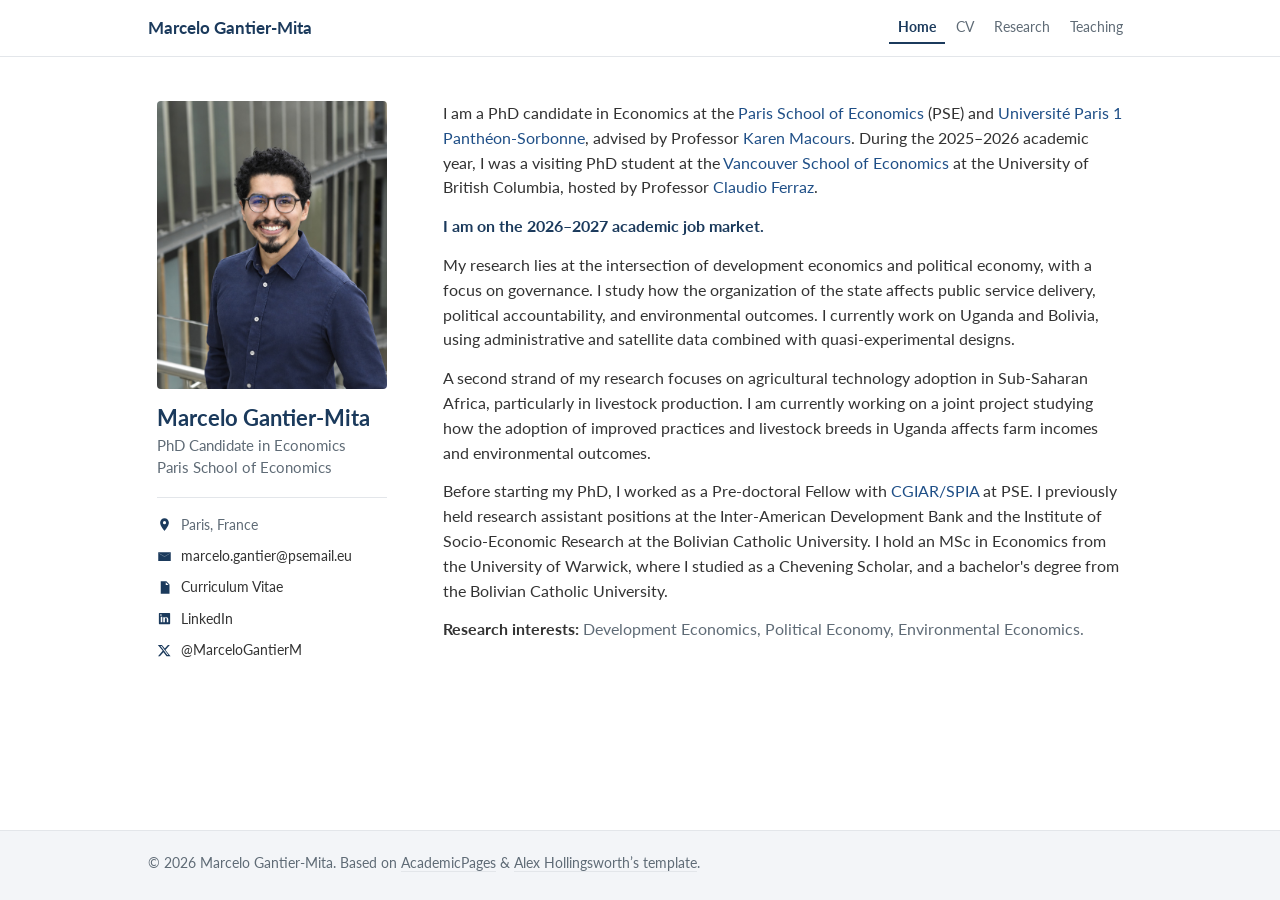
==== index.html @ 2556c5bd "Bottom-up Conservation: new abstract (site and CV)" ====
<!DOCTYPE html>
<html lang="en">
<head>
  <meta charset="utf-8">
  <meta name="viewport" content="width=device-width, initial-scale=1">
  <title>Marcelo Gantier-Mita</title>
  <meta name="description" content="Marcelo Gantier-Mita — PhD candidate in Economics, Paris School of Economics. Development economics, political economy, environmental economics.">
  <link rel="canonical" href="https://marcelogantier.github.io/">
  <link rel="preconnect" href="https://fonts.googleapis.com">
  <link rel="preconnect" href="https://fonts.gstatic.com" crossorigin>
  <link href="https://fonts.googleapis.com/css2?family=Lato:ital,wght@0,400;0,700;0,900;1,400;1,700&display=swap" rel="stylesheet">
  <link rel="stylesheet" href="style.css">
</head>
<body>

<!-- ===================== MASTHEAD / TABS ===================== -->
<header class="masthead">
  <nav class="nav" aria-label="Main navigation">
    <a class="nav-name" href="#bio">Marcelo Gantier-Mita</a>
    <ul class="nav-links">
      <li><a href="#bio" data-panel="bio">Home</a></li>
      <!-- CV tab: opens the PDF. To host it on the site, drop it in files/ and change the href to files/cv_gantier.pdf -->
      <li><a href="files/cv_gantier.pdf" target="_blank" rel="noopener">CV</a></li>
      <li><a href="#research" data-panel="research">Research</a></li>
      <li><a href="#teaching" data-panel="teaching">Teaching</a></li>
    </ul>
  </nav>
</header>

<div class="page">

  <!-- ===================== SIDEBAR (sticky) ===================== -->
  <aside class="sidebar">
    <img class="avatar" src="photo.jpg" alt="Marcelo Gantier-Mita" width="600" height="750">
    <h1 class="author-name">Marcelo Gantier-Mita</h1>
    <p class="author-title">PhD Candidate in Economics<br>Paris School of Economics</p>

    <ul class="author-links">
      <li>
        <svg class="icon" viewBox="0 0 24 24" aria-hidden="true"><path d="M12 2C8.1 2 5 5.1 5 9c0 5.2 7 13 7 13s7-7.8 7-13c0-3.9-3.1-7-7-7zm0 9.5a2.5 2.5 0 1 1 0-5 2.5 2.5 0 0 1 0 5z"/></svg>
        <span>Paris, France</span>
      </li>
      <li>
        <svg class="icon" viewBox="0 0 24 24" aria-hidden="true"><path d="M2 5h20v14H2V5zm2 2v.5l8 5 8-5V7l-8 5-8-5z"/></svg>
        <a href="mailto:marcelo.gantier@psemail.eu">marcelo.gantier@psemail.eu</a>
      </li>
      <li>
        <svg class="icon" viewBox="0 0 24 24" aria-hidden="true"><path d="M6 2h9l5 5v15H6V2zm8 1.5V8h4.5L14 3.5zM8 11h8v1.5H8V11zm0 3h8v1.5H8V14zm0 3h8v1.5H8V17z"/></svg>
        <a href="files/cv_gantier.pdf" target="_blank" rel="noopener">Curriculum Vitae</a>
      </li>
      <!-- Google Scholar and RePEc hidden for now; delete the comment markers to show them again
      <li>
        <svg class="icon" viewBox="0 0 24 24" aria-hidden="true"><path d="M12 3L1 9l11 6 9-4.9V17h2V9L12 3zm-7 9.9V17c0 1.7 3.1 4 7 4s7-2.3 7-4v-4.1l-7 3.8-7-3.8z"/></svg>
        <a href="https://scholar.google.com/citations?user=gNY6Kz4AAAAJ&amp;hl=en" target="_blank" rel="noopener">Google Scholar</a>
      </li>
      <li>
        <svg class="icon" viewBox="0 0 24 24" aria-hidden="true"><path d="M3 3h2v16h16v2H3V3zm4 12l4-5 3 3 6-7 1.5 1.3L16 16l-3-3-4 5-2-3z"/></svg>
        <a href="https://ideas.repec.org/f/pga936.html" target="_blank" rel="noopener">RePEc / IDEAS</a>
      </li>
      -->
      <li>
        <svg class="icon" viewBox="0 0 24 24" aria-hidden="true"><path d="M4 3h16a1 1 0 0 1 1 1v16a1 1 0 0 1-1 1H4a1 1 0 0 1-1-1V4a1 1 0 0 1 1-1zm3.5 6H6v9h2.5V9zm-1.2-4A1.3 1.3 0 1 0 6.3 7.6 1.3 1.3 0 0 0 6.3 5zM18 13.3c0-2.4-1.3-3.5-3-3.5-1.4 0-2 .8-2.4 1.3V10H10v8h2.6v-4.4c0-1.2.2-2.3 1.7-2.3s1.4 1.3 1.4 2.4V18H18v-4.7z"/></svg>
        <a href="https://www.linkedin.com/in/marcelo-gantier-mita-014632183/" target="_blank" rel="noopener">LinkedIn</a>
      </li>
      <li>
        <svg class="icon" viewBox="0 0 24 24" aria-hidden="true"><path d="M17.5 3h3l-7 8 8.2 10h-6.4l-5-6.2L4.6 21h-3l7.5-8.5L1.4 3h6.5l4.5 5.7L17.5 3zm-1 16h1.7L7.3 4.7H5.5L16.5 19z"/></svg>
        <a href="https://twitter.com/MarceloGantierM" target="_blank" rel="noopener">@MarceloGantierM</a>
      </li>
    </ul>
  </aside>

  <!-- ===================== MAIN CONTENT: one panel visible at a time ===================== -->
  <main class="content">

    <!-- ---------- BIO ---------- -->
    <section id="bio" class="panel">
      <p>I am a PhD candidate in Economics at the <a href="https://www.parisschoolofeconomics.eu/en/persons/marcelo-gantier/" target="_blank" rel="noopener">Paris School of Economics</a> (PSE) and <a href="https://www.pantheonsorbonne.fr/" target="_blank" rel="noopener">Université Paris 1 Panthéon-Sorbonne</a>, advised by Professor <a href="https://www.parisschoolofeconomics.eu/en/macours-karen/" target="_blank" rel="noopener">Karen Macours</a>. During the 2025–2026 academic year, I was a visiting PhD student at the <a href="https://economics.ubc.ca/" target="_blank" rel="noopener">Vancouver School of Economics</a> at the University of British Columbia, hosted by Professor <a href="https://sites.google.com/site/claudferraz/" target="_blank" rel="noopener">Claudio Ferraz</a>.</p>

      <p class="jm-note">I am on the 2026–2027 academic job market.</p>

      <p>My research lies at the intersection of development economics and political economy, with a focus on governance. I study how the organization of the state affects public service delivery, political accountability, and environmental outcomes. I currently work on Uganda and Bolivia, using administrative and satellite data combined with quasi-experimental designs.</p>

      <p>A second strand of my research focuses on agricultural technology adoption in Sub-Saharan Africa, particularly in livestock production. I am currently working on a joint project studying how the adoption of improved practices and livestock breeds in Uganda affects farm incomes and environmental outcomes.</p>

      <p>Before starting my PhD, I worked as a Pre-doctoral Fellow with <a href="https://iaes.cgiar.org/spia" target="_blank" rel="noopener">CGIAR/SPIA</a> at PSE. I previously held research assistant positions at the Inter-American Development Bank and the Institute of Socio-Economic Research at the Bolivian Catholic University. I hold an MSc in Economics from the University of Warwick, where I studied as a Chevening Scholar, and a bachelor's degree from the Bolivian Catholic University.</p>

      <p class="fields"><strong>Research interests:</strong> Development Economics, Political Economy, Environmental Economics.</p>
    </section>

    <!-- ---------- RESEARCH ---------- -->
    <section id="research" class="panel" hidden>
      <h2>Research</h2>

      <h3 class="subheading">Working Papers</h3>

      <!-- Job market paper, highlighted -->
      <article class="paper">
        <div class="jmp-head">
          <p class="paper-tag">Job Market Paper</p>
          <!-- To put the draft online: add files/jmp_gantier.pdf, wrap the title in <a href="files/jmp_gantier.pdf" target="_blank" rel="noopener">, replace the meta line below with "Latest draft: <Month YEAR>", push -->
          <h3 class="paper-title">Bringing Services Closer to People? Distance to Administrators and the Reach of the State</h3>
          <p class="paper-meta">
            Draft available upon request
            · <a href="https://www.theigc.org/publications/proximity-to-administrators-effect-on-public-service-delivery-uganda" target="_blank" rel="noopener">IGC policy brief</a>
            · <a href="https://www.theigc.org/blogs/distance-public-service-delivery-uganda" target="_blank" rel="noopener">IGC blog post</a>
          </p>
        </div>
        <details class="abstract">
          <summary>Abstract</summary>
          <p>As populations grow, extending the reach of the state to a larger and more dispersed population becomes increasingly challenging. Many developing countries have responded by creating new subnational administrative units, bringing local administrators physically closer to citizens. Leveraging an episode of district proliferation in Uganda, this paper studies whether geographical proximity to local government administrative centers improves access to public goods and services and changes citizens’ engagement with government. To establish causality, I exploit a policy implementation rule that generated exogenous variation in households’ proximity to new district headquarters. Households living closer to these centers have significantly better access to electricity, roads, health facilities, and water sources. Proximity also shifts engagement from contentious to participatory channels and reduces direct experiences of corruption. Despite these gains, proximity does not increase trust in government or improve democratic perceptions, including in politically aligned districts where engagement effects are stronger. Finally, each district split raises transfers to the pre-split district territory by roughly 14 percent, with most of the increase concentrated in administrative expenditures rather than service delivery budgets.</p>
          <figure class="paper-figure paper-figure--wide">
            <img src="omoro_headquarters.jpg" alt="Roadside signs for the Omoro District Local Government headquarters and the District Education and Sports Offices, next to a dirt road in northern Uganda" width="1200" height="800" loading="lazy">
            <figcaption>Omoro District headquarters, Uganda, 2024.</figcaption>
          </figure>
        </details>
        <p class="presentations"><span class="label">Presented at:</span> PacDev 2026 (UC Davis), STEG Annual Conference and Theme Workshops 2026, Vancouver School of Economics Development and Political Economy seminar, European Doctoral Programme Jamboree 2024 (UPF), 12th Warwick PhD Economics Conference, 2nd Essex PhD Economics Conference, AFEDEV International Conference on Development Economics 2023, 14th Bolivian Conference on Development Economics, PSE Development and Political Economy seminar.</p>
      </article>

      <article class="paper">
        <h3 class="paper-title">Bottom-up Conservation: Sub-national Protected Areas and Local Governance in Bolivia</h3>
        <p class="paper-meta">(with <a href="https://www.cee-m.fr/member/girard-julia/" target="_blank" rel="noopener">Julia Girard</a>, <a href="https://iisec.ucb.edu.bo/investigador/carlos-eduardo-quezada-lambertin" target="_blank" rel="noopener">Carlos Quezada-Lambertin</a> and <a href="https://scholar.google.com/citations?user=niouNZAAAAAJ" target="_blank" rel="noopener">Jean Paul Benavides</a>)</p>
        <p class="paper-meta">Draft available upon request</p>
        <details class="abstract">
          <summary>Abstract</summary>
          <p>Protected areas are central to global conservation policy, yet evidence on decentralized forest conservation remains limited. In many countries, local governments can designate protected areas while national governments retain authority over land allocation. This paper studies what happens when the authority to protect land is decentralized but the authority to allocate it is not. Combining annual land cover data, parcel-level titling records, and nearly 99,000 judicial rulings, we study Municipal Protected Areas in Bolivia using staggered difference in differences. We find that designation modestly reduces deforestation but does not prevent national land titling. In protected areas without indigenous territories, titling of commercial and medium-sized properties triples after designation, while small property titling remains unchanged. Titled land is subsequently cleared at similar rates inside and outside protected areas. Titling is initiated by private claimants and faces little apparent legal contestation, with no judicial ruling challenging titles granted inside municipal protected areas. Where protection overlaps indigenous territories, titling does not increase, and the national land agency defends indigenous tenure in court. These findings suggest that indigenous territorial rights provide an institutional constraint on national land allocation that is absent under municipal protection alone.</p>
          <figure class="paper-figure">
            <img src="protected_areas.jpg" alt="Weathered wooden sign for a Bolivian protected area, listing the National Service of Protected Areas (SERNAP), at the edge of a forest track" width="610" height="431" loading="lazy">
            <figcaption>Protected area sign, Bolivia, 2025.</figcaption>
          </figure>
        </details>
        <p class="presentations"><span class="label">Presented at:</span> 6th AFEDEV International Conference on Development Economics, 3rd AFÉPOP Annual Conference, 20th Biennial Conference of the International Association for the Study of the Commons, 14th Bolivian Conference on Development Economics 2024, Forest and People Conference 2024, PSE GPET seminar.</p>
      </article>

      <article class="paper">
        <h3 class="paper-title">Democratization of Justice and Checks and Balances in Bolivia</h3>
        <details class="abstract">
          <summary>Abstract</summary>
          <p>In 2011, Bolivia became the first country to select its highest court judges by popular vote, aiming to democratize justice and strengthen judicial legitimacy. This paper studies whether the reform affected the courts’ capacity to check the executive. Using the universe of high-court rulings since 2000, I compare outcomes in politically sensitive cases before and after the reform in a difference in differences setting. Preliminary findings suggest that, after the reform, the constitutional court became more likely to rule in favor of the government in cases where political power is directly at stake, including removal from office and electoral disputes. In the criminal chamber of the supreme court, appeals filed by accused public officials became more likely to be admitted and to succeed. These patterns are not present before the reform and become stronger under the second cohort of elected judges. Taken together, the evidence suggests that the popular election of judges, combined with government control over candidate pre-selection, may have facilitated political capture rather than strengthened checks and balances.</p>
          <figure class="paper-figure paper-figure--wide">
            <img src="ballot_2011.jpg" alt="Ballot for Bolivia’s 2011 judicial elections, La Paz department, listing candidates with photographs for the Agro-environmental Tribunal, the Council of the Magistracy, the Plurinational Constitutional Tribunal and the Supreme Court of Justice; candidate names are blurred" width="1200" height="800" loading="lazy">
            <figcaption>Ballot for the 2011 judicial elections, La Paz department. Cropped for size and shown for illustration only (it does not include all candidates). Candidate names blurred to preserve anonymity.</figcaption>
          </figure>
        </details>
        <p class="presentations"><span class="label">Presented at:</span> PSE GPET seminar.</p>
      </article>

      <h3 class="subheading">Work in Progress</h3>

      <article class="paper">
        <h3 class="paper-title">Turkish Soap Operas and Intimate Partner Violence in Peru</h3>
      </article>

      <article class="paper">
        <h3 class="paper-title">Livestock Intensification, Structural Transformation, and Environmental Spillovers</h3>
        <p class="paper-meta">(with <a href="https://sites.google.com/view/mdgordon/home" target="_blank" rel="noopener">Matthew Gordon</a>, <a href="https://www.parisschoolofeconomics.eu/en/macours-karen/" target="_blank" rel="noopener">Karen Macours</a> and <a href="https://asmarcheva.github.io/" target="_blank" rel="noopener">Antonia Marcheva</a>)</p>
      </article>

      <article class="paper">
        <h3 class="paper-title">Building Skills in Agri-Food Systems: A Meta-Analysis of Extension and Training Programs</h3>
        <p class="paper-meta">(with <a href="https://www.parisschoolofeconomics.eu/en/macours-karen/" target="_blank" rel="noopener">Karen Macours</a>, <a href="https://www.parisschoolofeconomics.eu/en/vanukuri-balasai/" target="_blank" rel="noopener">Balasai Vanukuri</a> and <a href="https://bfi.uchicago.edu/scholar/amit-khanal/" target="_blank" rel="noopener">Amit Khanal</a>)</p>
      </article>

      <article class="paper">
        <h3 class="paper-title">Impact of Land Tenure on Tropical Working Lands</h3>
        <p class="paper-meta">(with <a href="https://www.danielamiteva.com/home" target="_blank" rel="noopener">Daniela Miteva</a>, <a href="https://sanford.duke.edu/profile/subhrendu-k-pattanayak/" target="_blank" rel="noopener">Subhrendu Pattanayak</a>, <a href="https://provost.ncsu.edu/people/sills/" target="_blank" rel="noopener">Erin Sills</a>, <a href="https://sites.sanford.duke.edu/alexpfaff/" target="_blank" rel="noopener">Alex Pfaff</a>, <a href="https://scholar.google.com/citations?user=AZkuO_YAAAAJ" target="_blank" rel="noopener">Allen Blackman</a> et al.)</p>
        <details class="abstract">
          <summary>Abstract</summary>
          <p>While property rights interventions have been a dominant way to redistribute costs and benefits from forests and address conservation challenges especially in working forests, the evidence of their effectiveness to date remains sparse. In this paper, we address this gap by providing rigorous evidence of the impacts of two such interventions: the establishment of commercial logging rights and voluntary market-based certification, specifically certification by the Forest Stewardship Council (FSC). Applying rigorous difference-in-difference methods for staggered treatment designs, we use data from 15 tropical countries, where we conducted synchronized research (meta-keta) aligned with each country’s specific theory of change. We show that the establishment of logging rights does not exacerbate forest loss. We find limited evidence of FSC’s impacts on stalling forest loss. However, we note the significant heterogeneity by colonial past and economic development stage. Further, we demonstrate the importance of controlling for country specific covariates based on each country’s theory of change. Our work has important implications for the design and implementation of global conservation and development interventions.</p>
        </details>
      </article>

      <article class="paper">
        <h3 class="paper-title">An Unlikely Shield: Informal Settlements and Political Violence in Peru</h3>
        <p class="paper-meta">(with <a href="https://hparedes-c.github.io/index.html" target="_blank" rel="noopener">Hector Paredes</a>)</p>
      </article>

      <h3 class="subheading">Policy Reports</h3>

      <article class="paper">
        <h3 class="paper-title">Measuring Livestock: A Review of Data Gaps and Methodological Opportunities for Livestock Data Collection in Household and Agricultural Surveys</h3>
        <p class="paper-venue">50x2030 Working Paper Series, 2025</p>
        <details class="abstract">
          <summary>Abstract</summary>
          <p>This review identifies key data gaps and methodological challenges in collecting data on livestock in the context of household and agricultural surveys, with emphasis on livestock enumeration, product quantification and valuation, and labor. Drawing on consultations with international experts and stakeholders, as well as a review of nine prominent survey instruments, including those from the 50x2030 Initiative, the Living Standards Measurement Study–Integrated Surveys on Agriculture (LSMS-ISA), and the Agricultural Integrated Survey (AGRIS), the review highlights critical gaps in measuring live weight, milk production, by-products, and gender-disaggregated labor in addition to revealing limited or inconsistent coverage in critical areas such as herd dynamics, livestock systems, feed, and animal health. The review also indicates emerging methodologies, including digital apps, AI-powered computer vision, mechanized tools, and remote sensing, and discusses their feasibility for integration in large-scale household and agricultural survey operations. The objective of the review is to inform future methodological research efforts aimed at validating scalable and cost-effective innovations for improved livestock data collected through national agricultural surveys, such as those supported by the 50x2030 Initiative.</p>
        </details>
      </article>

      <h3 class="subheading">Pre-doctoral Publications</h3>

      <h4 class="minor-heading">Refereed journals</h4>
      <ul class="pub-list">
        <li><a href="https://onlinelibrary.wiley.com/doi/10.1002/jid.3872" target="_blank" rel="noopener">“Subjective Expectations and Schooling Choices in Latin America and the Caribbean”</a> (with <a href="https://gobierno.uc.cl/profesores/andrea-repetto/" target="_blank" rel="noopener">Andrea Repetto</a> and <a href="https://sites.google.com/site/rafaelnovella/" target="_blank" rel="noopener">Rafael Novella</a>). <em>Journal of International Development</em>, 36(3), 2024.</li>
        <li><a href="https://drive.google.com/file/d/1UpiEnIzRqbi2u9QxiJTB6930QzNvvNmS/view?usp=sharing" target="_blank" rel="noopener">“El Gasto Público y su Efecto en la Economía Boliviana: Periodo 1990–2015”</a> (with Germán Molina). <em><a href="https://www.redalyc.org/articulo.oa?id=425951181002" target="_blank" rel="noopener">Revista Perspectivas</a></em>, no. 39, 2017.</li>
        <li><a href="https://drive.google.com/file/d/11ZLIG7ux9iAJ0hp0sHK6buea4Oj94WAZ/view?usp=sharing" target="_blank" rel="noopener">“Causalidad entre el gasto de Gobierno y el ingreso nacional: el caso de Bolivia”</a> (with Germán Molina). <em><a href="http://www.scielo.org.bo/pdf/rlde/n25/n25_a03.pdf" target="_blank" rel="noopener">Latin American Journal of Economic Development</a></em>, no. 25, 2016.</li>
      </ul>

      <h4 class="minor-heading">Working papers and reports</h4>
      <ul class="pub-list">
        <li><a href="https://www.researchsquare.com/article/rs-3028333/v1" target="_blank" rel="noopener">“The Challenge of Tracking the Reach of Post-Green Revolution Crop Breeding”</a> (with <a href="https://iaes.cgiar.org/spia/team/james-stevenson" target="_blank" rel="noopener">James Stevenson</a>, <a href="https://www.parisschoolofeconomics.eu/en/macours-karen/" target="_blank" rel="noopener">Karen Macours</a>, <a href="https://ilci.cornell.edu/our-team/greg-traxler/" target="_blank" rel="noopener">Greg Traxler</a> and <a href="https://iaes.cgiar.org/spia/team/frederic-kosmowski" target="_blank" rel="noopener">Frederic Kosmowski</a>). Research Square preprint, 2023.</li>
        <li><a href="http://www.iisec.ucb.edu.bo/assets_iisec/publicacion/DT_IISEC-UCB_N_06-2020_MARCELO_GANTIER.pdf" target="_blank" rel="noopener">“Commodity Shocks, Factor Intensity and Conflicts in Africa.”</a> IISEC Working Paper 06/2020, 2020.</li>
        <li><a href="https://drive.google.com/file/d/18NWggH8gnJtJ4hSVAwcGp8MuILGbaWny/view?usp=sharing" target="_blank" rel="noopener">“Rent-seeking en un Entorno de Alta Dependencia de Recursos Naturales: El caso de Bolivia”</a> (with Bernardo Fernández and Martín Palmero). <a href="https://www.inesad.edu.bo/en/2018/10/16/rent-seeking-en-un-entorno-de-alta-dependencia-de-recursos-naturales-el-caso-de-bolivia/" target="_blank" rel="noopener">INESAD Working Paper 04/2018</a>, 2018. <a href="https://elpais.bo/economia/20181104_rentismo-en-bolivia-disminuye-el-bienestar-y-la-produccion.html" target="_blank" rel="noopener">Media coverage</a>.</li>
        <li><a href="https://drive.google.com/file/d/1GdzJBQTbH0zXxvgdBrt1igpFrjq0Zwzw/view?usp=sharing" target="_blank" rel="noopener">“Deuda Social en Bolivia”</a> (coordinated by Fernanda Wanderley and Jaime Pérez). <a href="http://www.iisec.ucb.edu.bo/publicacion-observatorio/deuda-social-en-bolivia" target="_blank" rel="noopener">IISEC Social Debt Observatory</a>, 2017.</li>
        <li><a href="https://drive.google.com/file/d/1eR7ldrJ6t7VQgelV0itLSwA-caOLu7UB/view?usp=sharing" target="_blank" rel="noopener">“Productividad y Felicidad: ¿Las Personas más Productivas son más Felices?”</a> (with Alejandro Herrera and Javier Aliaga). <a href="http://www.iisec.ucb.edu.bo/publicacion/productividad-y-felicidad-las-personas-mas-productivas-son-mas-felices" target="_blank" rel="noopener">IISEC Working Paper 13/2015</a>, 2015.</li>
      </ul>

      <h4 class="minor-heading">Book chapters</h4>
      <ul class="pub-list">
        <li><a href="https://drive.google.com/file/d/1FX5B_zvntz1U9eHRfU32RDkpRvqrC0-D/view?usp=sharing" target="_blank" rel="noopener">“Rent-seeking en un Entorno de Alta Dependencia de Recursos Naturales: El caso de Bolivia”</a> (with Bernardo Fernández and Martín Palmero). In <em><a href="https://www.inesad.edu.bo/en/2019/03/27/investigaciones-para-el-desarrollo-economico-de-bolivia/" target="_blank" rel="noopener">Investigaciones para el Desarrollo Económico de Bolivia</a></em>, A.B.C.E. – Fundación INESAD, 2019, pp. 169–228.</li>
        <li><a href="https://drive.google.com/file/d/1X1wj1uoXXGI5udNkz45giH0CalGVEVjg/view?usp=sharing" target="_blank" rel="noopener">“The relationship between natural resources and local human development: signs of curse or blessing?”</a> (with Horacio Vera). In <em><a href="https://www.programa-trandes.net/Ressources/Publikationen/Growth-KAS-English-web.pdf" target="_blank" rel="noopener">Growth, Inequality and the Challenges for Sustainability</a></em>, Konrad Adenauer Stiftung, 2018, pp. 141–156.</li>
        <li><a href="https://drive.google.com/file/d/1u_c8iOk_J-PM1UW8VUCZHne4PGymKa_Y/view?usp=sharing" target="_blank" rel="noopener">“Justicia Social y Gobernanza en la Región Andina”</a> (with Horacio Vera). In <em><a href="http://www.iisec.ucb.edu.bo/assets_iisec/publicacion/Hacia_el_desarrollo_sostenible-web1.pdf" target="_blank" rel="noopener">Hacia el Desarrollo Sostenible en la Región Andina</a></em>, Konrad Adenauer Stiftung, 2018, pp. 99–162.</li>
        <li><a href="https://drive.google.com/file/d/1-b9xaydN4Jev62P_QIJgseDAdz29HHnb/view?usp=sharing" target="_blank" rel="noopener">“Avances de la Economía de la Felicidad en Bolivia”</a> (with Alejandro Herrera, Luis Serrudo, Javier Aliaga and Miguel Carvajal). <a href="http://www.iisec.ucb.edu.bo/publicacion/avances-de-la-economia-de-la-felicidad-en-bolivia" target="_blank" rel="noopener">Instituto de Investigaciones Socio-Económicas</a>, 2015.</li>
      </ul>

      <h3 class="subheading">Academic Service</h3>
      <ul class="teach-list">
        <li><span class="course">Referee</span> — Journal of Development Economics; Latin American Journal of Economic Development (LAJED); EAYE Annual Meeting 2026; Bolivian Conference on Development Economics 2026.</li>
        <li><span class="course">Seminar organization</span> — Development Economics Seminar, Paris School of Economics, 2024–25.</li>
        <li><span class="course">Conference organization</span> — <a href="https://bcde2025.sebol.org/" target="_blank" rel="noopener">Bolivian Conference on Development Economics (BCDE)</a>, 2024 and 2025.</li>
        <li><span class="course">Mentoring</span> — <a href="https://econthaki.github.io/" target="_blank" rel="noopener">EconThaki</a>, 2024.</li>
        <li><span class="course">Affiliations</span> — American Economic Association (AEA); European Economic Association (EEA); Latin American and Caribbean Economic Association (LACEA); Association Française d’Économie du Développement (AFEDEV); Association Française des Économistes de la Population (AFÉPOP); Bolivian Society of Economists (SEBOL), elected member of the board of directors, 2024–2026.</li>
      </ul>
    </section>

    <!-- ---------- TEACHING ---------- -->
    <section id="teaching" class="panel" hidden>
      <h2>Teaching</h2>

      <h3 class="subheading">Paris School of Economics</h3>
      <ul class="teach-list">
        <li><span class="course">Econometrics 2: Treatment Effect Models</span> — Teaching Assistant, M1 Public Policy and Development (PPD), 2023–24 and 2024–25.<br><span class="award">PPD Teaching Prize for Best Teaching Assistant, 2023–24.</span><br><span class="topics">Topics: potential outcomes, RCTs, IV, RDD, DiD, matching; applications in R.</span></li>
      </ul>

      <h3 class="subheading">Universidad Católica Boliviana</h3>
      <ul class="teach-list">
        <li><span class="course">Macroeconomics II</span> (Econ 223) — Lecturer, 2020.<br><span class="topics">Topics: consumption and investment, open economy, money and inflation, Phillips curve, debt sustainability, growth.</span></li>
        <li><span class="course">General Economics</span> (Econ 101) — Lecturer, 2017–2018.<br><span class="topics">Topics: supply and demand, consumer and producer theory, national accounts, growth.</span></li>
        <li><span class="course">Econometrics I &amp; II</span> — Teaching Assistant, 2014–2015.<br><span class="topics">Topics: linear regression and inference; time series.</span></li>
        <li><span class="course">Macroeconomics I</span> — Teaching Assistant, 2013–2014.<br><span class="topics">Topics: national accounts, IS–LM, growth models.</span></li>
        <li><span class="course">General Economics</span> — Teaching Assistant, 2012.<br><span class="topics">Topics: principles of micro and macroeconomics.</span></li>
      </ul>

      <h3 class="subheading">Short courses</h3>
      <ul class="teach-list">
        <li><span class="course">Multidimensional Poverty</span> — Universidad Católica Boliviana, 2017.</li>
        <li><span class="course">Introduction to Stata Programming</span> — Universidad Mayor de San Andrés, 2016.</li>
        <li><span class="course">Household Surveys and Applications in Stata</span> — Universidad Católica Boliviana, 2016.</li>
      </ul>
    </section>

  </main>
</div>

<footer class="site-footer">
  <div class="footer-inner">
    <p>© <span id="year"></span> Marcelo Gantier-Mita. Based on <a href="https://github.com/academicpages/academicpages.github.io" target="_blank" rel="noopener">AcademicPages</a> &amp; <a href="https://www.ashecon.org/newsletter/newsletter-20203/create-a-simple-and-a-free-job-market-website/" target="_blank" rel="noopener">Alex Hollingsworth’s template</a>.</p>
  </div>
</footer>

<!-- Without JavaScript every panel is shown, one after the other -->
<noscript><style>.panel[hidden] { display: block !important; }</style></noscript>

<script>
  document.getElementById('year').textContent = new Date().getFullYear();

  // Tab navigation: show one panel at a time, driven by the URL hash (#bio, #research, ...)
  (function () {
    var panels = Array.prototype.slice.call(document.querySelectorAll('.panel'));
    var tabs = Array.prototype.slice.call(document.querySelectorAll('.nav-links a[data-panel]'));
    var ids = panels.map(function (p) { return p.id; });

    function show(id) {
      if (id === 'jmp') id = 'research';   // the JMP tab was folded into Research (Oct 2026)
      if (ids.indexOf(id) === -1) id = ids[0];
      panels.forEach(function (p) { p.hidden = (p.id !== id); });
      tabs.forEach(function (a) {
        var on = a.getAttribute('data-panel') === id;
        a.classList.toggle('active', on);
        if (on) a.setAttribute('aria-current', 'page'); else a.removeAttribute('aria-current');
      });
      window.scrollTo(0, 0);
    }

    function fromHash() { show((location.hash || '#bio').slice(1)); }

    window.addEventListener('hashchange', fromHash);
    fromHash();
  })();
</script>

</body>
</html>
---- style.css ----
/* ==========================================================
   Marcelo Gantier-Mita — academic site
   Structure: academicpages-style sticky sidebar (photo, name,
   links) on the left, single-page content on the right.
   Font: Lato throughout
   Accent: #1b3a5c   Text: #2B2B2B   Background: #ffffff
   ========================================================== */

:root {
  --accent: #1b3a5c;
  --accent-dark: #142c47;
  --link: #1f4f87;          /* clickable text: lighter, more saturated than the navy used for structure */
  --link-hover: #173d6a;
  --text: #333333;          /* black at 80% on white, matching the Google Sites body text */
  --muted: #5f6b76;
  --rule: #e3e6ea;
  --bg: #ffffff;
  --footer-bg: #f3f5f8;
  --panel: #f7f9fb;         /* tinted ground behind abstracts */
  --max: 1040px;
  --sidebar-w: 230px;
  --header-h: 56px;
  --font-head: "Lato", "Helvetica Neue", Arial, sans-serif;
  --font-body: "Lato", "Helvetica Neue", Arial, sans-serif;
}

* { box-sizing: border-box; }

html { scroll-padding-top: calc(var(--header-h) + 20px); }

body {
  margin: 0;
  min-height: 100vh;
  display: flex;
  flex-direction: column;
  font-family: var(--font-body);
  font-size: 16px;
  line-height: 1.55;
  color: var(--text);
  background: var(--bg);
}

a { color: var(--link); text-decoration: none; }
a:hover, a:focus { color: var(--link-hover); text-decoration: underline; }
a:focus-visible { outline: 2px solid var(--accent); outline-offset: 2px; }

h1, h2, h3, h4 {
  font-family: var(--font-head);
  color: var(--accent);
  font-weight: 700;
  line-height: 1.25;
  margin: 0;
}

p { margin: 0 0 14px; }

/* ---------- Masthead / nav ---------- */
.masthead {
  position: sticky;
  top: 0;
  z-index: 100;
  background: rgba(255, 255, 255, 0.97);
  backdrop-filter: blur(6px);
  border-bottom: 1px solid var(--rule);
}

.nav {
  max-width: var(--max);
  margin: 0 auto;
  padding: 0 28px;
  height: var(--header-h);
  display: flex;
  align-items: center;
  justify-content: space-between;
  gap: 16px;
}

.nav-name {
  font-family: var(--font-head);
  font-weight: 700;
  font-size: 1.05rem;
  color: var(--accent);
  white-space: nowrap;
}
.nav-name:hover { text-decoration: none; }

.nav-links {
  list-style: none;
  margin: 0;
  padding: 0;
  display: flex;
  gap: 2px;
}

.nav-links a {
  display: block;
  padding: 4px 9px;
  font-size: 0.88rem;
  color: var(--muted);
  border-bottom: 2px solid transparent;
  white-space: nowrap;
  transition: color .15s, border-color .15s;
}
.nav-links a:hover { color: var(--accent); text-decoration: none; }
.nav-links a.active { color: var(--accent); border-bottom-color: var(--accent); font-weight: 700; }

/* ---------- Two-column page ---------- */
.page {
  max-width: var(--max);
  margin: 0 auto;
  padding: 44px 28px 0;
  display: grid;
  grid-template-columns: var(--sidebar-w) 1fr;
  gap: 56px;
  align-items: start;
}

/* ---------- Sidebar (stays fixed while the content scrolls) ---------- */
.sidebar {
  position: sticky;
  top: calc(var(--header-h) + 36px);
  align-self: start;
}

.avatar {
  display: block;
  width: 100%;
  height: auto;
  aspect-ratio: 4 / 5;
  border-radius: 4px;
  object-fit: cover;
  margin-bottom: 16px;
  background: #eef1f4;
}

.author-name { font-size: 1.35rem; margin-bottom: 4px; }
.author-title { font-size: 0.93rem; color: var(--muted); margin-bottom: 18px; line-height: 1.45; }

.author-links {
  list-style: none;
  margin: 0;
  padding: 16px 0 0;
  border-top: 1px solid var(--rule);
  font-size: 0.9rem;
}
.author-links li {
  display: flex;
  align-items: center;
  gap: 9px;
  margin-bottom: 9px;
  color: var(--muted);
  word-break: break-word;
}
.author-links a { color: var(--text); }
.author-links a:hover { color: var(--link); }
.icon { width: 15px; height: 15px; flex: 0 0 15px; fill: var(--accent); }

/* ---------- Main content ---------- */
.content { min-width: 0; max-width: 680px; }

.panel { padding: 0 0 40px; }
.panel[hidden] { display: none; }

/* Level 1: section title (Lato bold, navy) */
.panel h2 {
  font-size: 1.45rem;
  margin-bottom: 24px;
}

.lede { font-size: 1.02rem; }
.jm-note { color: var(--accent); font-weight: 700; }
.fields { margin-bottom: 0; color: var(--muted); }
.fields strong { font-weight: 700; color: var(--text); }

/* Level 2: group label (Lato bold, uppercase, muted grey, rule in the same grey).
   Different case and colour from paper titles (navy, mixed case),
   so the two never read as the same level. */
.subheading {
  font-family: var(--font-body);
  font-size: 0.95rem;
  font-weight: 700;
  text-transform: uppercase;
  letter-spacing: .08em;
  color: var(--muted);
  margin: 44px 0 18px;
  padding-bottom: 6px;
  border-bottom: 2px solid var(--muted);
}
.panel h2 + .subheading { margin-top: 0; }

/* Level 3: paper title (Lato bold, navy) */
.paper { margin: 0 0 30px; }
.paper-title { font-size: 1.06rem; margin-bottom: 5px; text-wrap: balance; }
.paper-title a { color: var(--link); }
.paper-title a:hover { color: var(--link-hover); text-decoration: underline; text-underline-offset: 3px; }
.paper-meta { margin: 0 0 6px; color: var(--muted); font-size: 0.9rem; }
.paper-meta a { color: var(--muted); text-decoration: underline; text-decoration-color: var(--rule); text-underline-offset: 3px; }
.paper-meta a:hover { color: var(--link); text-decoration-color: var(--link); }

/* Job market paper in the Research tab: label, title and links on a light blue band with a navy edge;
   the abstract and "Presented at" below it look like any other paper */
.jmp-head {
  margin-bottom: 8px;
  padding: 14px 20px 10px;
  background: #eef3f9;
  border-left: 3px solid var(--accent);
  border-radius: 0 4px 4px 0;
}
.paper-tag {
  margin: 0 0 6px;
  font-size: 0.74rem;
  font-weight: 700;
  letter-spacing: .08em;
  text-transform: uppercase;
  color: var(--accent);
}

/* Journal / working-paper series: its own line, bold, under the coauthors */
.paper-venue { margin: 0 0 6px; font-weight: 700; font-size: 0.88rem; color: var(--accent); }

/* Where the paper has been presented: quiet line, sits under the abstract */
.presentations { margin: 12px 0 0; color: var(--muted); font-size: 0.82rem; line-height: 1.55; }
.presentations .label { font-weight: 700; color: var(--muted); }

/* Level 4: sub-group inside pre-doctoral work (Lato bold italic, body color) */
.minor-heading {
  font-family: var(--font-head);
  font-style: italic;
  font-weight: 700;
  font-size: 0.95rem;
  color: var(--text);
  margin: 22px 0 8px;
}

details.abstract { margin-top: 4px; }
details.abstract summary {
  cursor: pointer;
  font-size: 0.88rem;
  font-weight: 700;
  color: var(--link);
  list-style: none;
  display: inline-flex;
  align-items: center;
  gap: 6px;
  user-select: none;
}
details.abstract summary::-webkit-details-marker { display: none; }
details.abstract summary::before { content: "+"; font-size: 1rem; width: 12px; text-align: center; }
details.abstract[open] summary::before { content: "\2013"; }
/* The abstract is the longest block on the page: it gets a tinted panel,
   a little more leading than the body, and a ragged right edge. */
details.abstract p {
  margin: 10px 0 0;
  padding: 14px 18px;
  background: var(--panel);
  border-left: 3px solid #a3b6ca;   /* the navy, lightened so it marks the panel without shouting */
  border-radius: 0 3px 3px 0;
  font-size: 0.94rem;
  line-height: 1.68;
  text-align: left;
  hyphens: none;
}

/* Photo attached to a paper: lives inside the abstract, so it appears only
   when the reader opens it. Kept below full width so it stays illustrative. */
.paper-figure { margin: 16px auto 0; max-width: 460px; }
/* Wide variant: runs the full width of the abstract, flush with its left edge */
.paper-figure--wide { margin: 16px 0 4px; max-width: none; }
.paper-figure img {
  display: block;
  width: 100%;
  height: auto;
  border-radius: 4px;
}
.paper-figure figcaption {
  margin-top: 8px;
  font-size: 0.85rem;
  color: var(--muted);
  line-height: 1.5;
  text-align: left;
}

.pub-list, .teach-list { margin: 0; padding-left: 20px; }
.pub-list li, .teach-list li { margin-bottom: 11px; font-size: 0.93rem; }
/* Pre-doctoral entries: the title is the blue link; the journal, series or
   publisher that follows keeps a quieter body-coloured underline. */
.pub-list a { color: var(--link); }
.pub-list li > a:not(:first-child),
.pub-list em a { color: var(--text); text-decoration: underline; text-decoration-color: var(--rule); text-underline-offset: 3px; }
.pub-list li > a:not(:first-child):hover,
.pub-list em a:hover { color: var(--link); text-decoration-color: var(--link); }

.teach-list li::marker { color: var(--accent); }
.course { font-weight: 700; color: var(--accent); }
.topics { color: var(--muted); font-size: 0.9rem; }
.award { color: var(--accent); font-style: italic; }

/* ---------- Footer: tinted band that marks the end of the page ---------- */
.site-footer {
  margin-top: auto;               /* pushed to the bottom on short tabs (Bio, Contact) */
  background: var(--footer-bg);
  border-top: 1px solid var(--rule);
  color: var(--muted);
  font-size: 0.85rem;
  padding: 22px 0 26px;
}
.footer-inner { max-width: var(--max); margin: 0 auto; padding: 0 28px; }
.site-footer p { margin: 0; }
.site-footer .credit { margin-top: 4px; font-size: 0.8rem; }
.site-footer a { color: var(--muted); text-decoration: underline; text-decoration-color: var(--rule); text-underline-offset: 3px; }
.site-footer a:hover { color: var(--link); text-decoration-color: var(--link); }

/* ---------- Responsive ---------- */
@media (max-width: 860px) {
  .page { grid-template-columns: 1fr; gap: 28px; padding-top: 32px; }
  .content { max-width: none; }

  /* Sidebar becomes a compact centred header, academicpages-style */
  .sidebar { position: static; text-align: center; padding-bottom: 20px; border-bottom: 1px solid var(--rule); }
  .avatar { width: 160px; margin: 0 auto 12px; }
  .author-name { font-size: 1.25rem; }
  .author-title { margin-bottom: 12px; }
  .author-links {
    border-top: 0;
    padding-top: 0;
    display: flex;
    flex-wrap: wrap;
    justify-content: center;
    gap: 6px 18px;
  }
  .author-links li { margin: 0; }
}

@media (max-width: 720px) {
  body { font-size: 15.5px; }
  html { scroll-padding-top: 100px; }

  .nav { height: auto; flex-direction: column; align-items: flex-start; padding: 10px 18px 0; gap: 4px; }
  .nav-links { width: 100%; overflow-x: auto; -webkit-overflow-scrolling: touch; padding-bottom: 6px; scrollbar-width: none; }
  .nav-links::-webkit-scrollbar { display: none; }
  .nav-links a { font-size: 0.85rem; padding: 6px 8px; }

  .page { padding: 28px 18px 0; }
  .footer-inner { padding: 0 18px; }
  details.abstract p { text-align: left; }
}
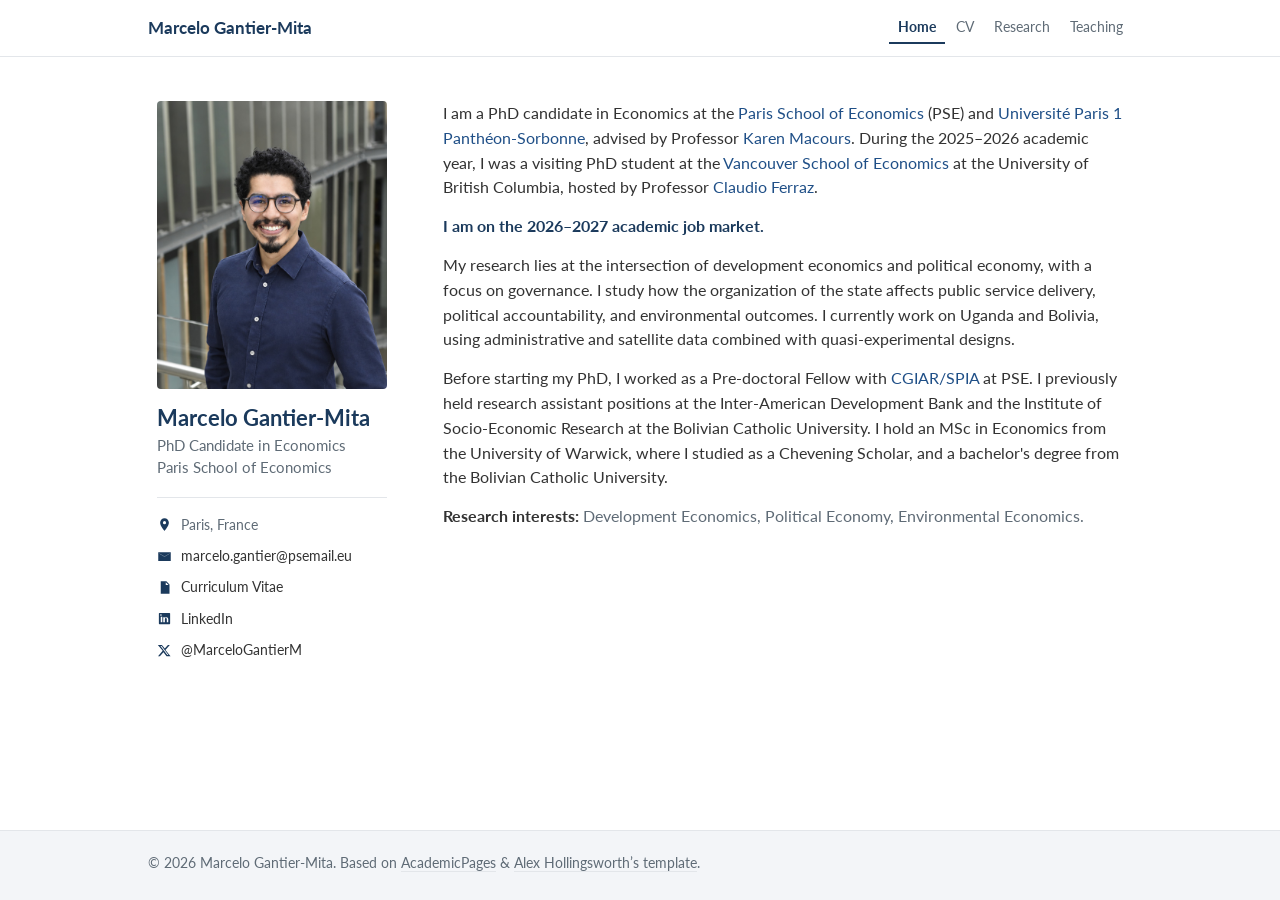
==== commit ccfc8a61: "Bio: hide the agricultural technology paragraph for now; JMP PDF losslessly optimised and linearized" ====
--- a/index.html
+++ b/index.html
@@ -80,7 +80,9 @@
 
       <p>My research lies at the intersection of development economics and political economy, with a focus on governance. I study how the organization of the state affects public service delivery, political accountability, and environmental outcomes. I currently work on Uganda and Bolivia, using administrative and satellite data combined with quasi-experimental designs.</p>
 
+      <!-- Hidden for now (owner request, 19 Oct 2026). To restore, remove the comment markers around this paragraph.
       <p>A second strand of my research focuses on agricultural technology adoption in Sub-Saharan Africa, particularly in livestock production. I am currently working on a joint project studying how the adoption of improved practices and livestock breeds in Uganda affects farm incomes and environmental outcomes.</p>
+      -->
 
       <p>Before starting my PhD, I worked as a Pre-doctoral Fellow with <a href="https://iaes.cgiar.org/spia" target="_blank" rel="noopener">CGIAR/SPIA</a> at PSE. I previously held research assistant positions at the Inter-American Development Bank and the Institute of Socio-Economic Research at the Bolivian Catholic University. I hold an MSc in Economics from the University of Warwick, where I studied as a Chevening Scholar, and a bachelor's degree from the Bolivian Catholic University.</p>
 
@@ -97,17 +99,17 @@
       <article class="paper">
         <div class="jmp-head">
           <p class="paper-tag">Job Market Paper</p>
-          <!-- To put the draft online: add files/jmp_gantier.pdf, wrap the title in <a href="files/jmp_gantier.pdf" target="_blank" rel="noopener">, replace the meta line below with "Latest draft: <Month YEAR>", push -->
-          <h3 class="paper-title">Bringing Services Closer to People? Distance to Administrators and the Reach of the State</h3>
+          <!-- Draft is public. To update: overwrite files/jmp_gantier.pdf and change the "Latest draft" month below, push -->
+          <h3 class="paper-title"><a href="files/jmp_gantier.pdf" target="_blank" rel="noopener">Bringing Services Closer to People? Distance to Administrators and the Reach of the State</a></h3>
           <p class="paper-meta">
-            Draft available upon request
+            Latest draft: October 2026
             · <a href="https://www.theigc.org/publications/proximity-to-administrators-effect-on-public-service-delivery-uganda" target="_blank" rel="noopener">IGC policy brief</a>
             · <a href="https://www.theigc.org/blogs/distance-public-service-delivery-uganda" target="_blank" rel="noopener">IGC blog post</a>
           </p>
         </div>
         <details class="abstract">
           <summary>Abstract</summary>
-          <p>As populations grow, extending the reach of the state to a larger and more dispersed population becomes increasingly challenging. Many developing countries have responded by creating new subnational administrative units, bringing local administrators physically closer to citizens. Leveraging an episode of district proliferation in Uganda, this paper studies whether geographical proximity to local government administrative centers improves access to public goods and services and changes citizens’ engagement with government. To establish causality, I exploit a policy implementation rule that generated exogenous variation in households’ proximity to new district headquarters. Households living closer to these centers have significantly better access to electricity, roads, health facilities, and water sources. Proximity also shifts engagement from contentious to participatory channels and reduces direct experiences of corruption. Despite these gains, proximity does not increase trust in government or improve democratic perceptions, including in politically aligned districts where engagement effects are stronger. Finally, each district split raises transfers to the pre-split district territory by roughly 14 percent, with most of the increase concentrated in administrative expenditures rather than service delivery budgets.</p>
+          <p>As populations grow, extending the reach of the state to a larger and more dispersed population becomes increasingly challenging. Many developing countries have responded by creating new subnational administrative units, bringing local administrators physically closer to citizens. Leveraging an episode of district proliferation in Uganda, this paper studies whether geographical proximity to local government administrative centers improves public service delivery and changes citizens’ relationship with the state. To establish causality, I exploit a policy implementation rule that generated exogenous variation in households’ proximity to new district headquarters. I find that households living closer to these centers have better access to electricity, roads, health facilities, and water sources. Beyond service delivery, proximity also shifts engagement from contentious to participatory channels and reduces direct experiences of corruption. These effects are stronger in politically aligned districts, where elected and appointed district leaders share political incentives. However, improvements in service delivery and citizen engagement do not necessarily translate into more favorable perceptions of the government. Even where these effects are strongest, proximity does not increase trust in the government or improve democratic perceptions. Finally, extending administrative reach comes at a fiscal cost. Each district split raises transfers to the pre-split territory by roughly 14 percent, with most of the increase concentrated in administrative expenditures rather than service delivery budgets.</p>
           <figure class="paper-figure paper-figure--wide">
             <img src="omoro_headquarters.jpg" alt="Roadside signs for the Omoro District Local Government headquarters and the District Education and Sports Offices, next to a dirt road in northern Uganda" width="1200" height="800" loading="lazy">
             <figcaption>Omoro District headquarters, Uganda, 2024.</figcaption>
